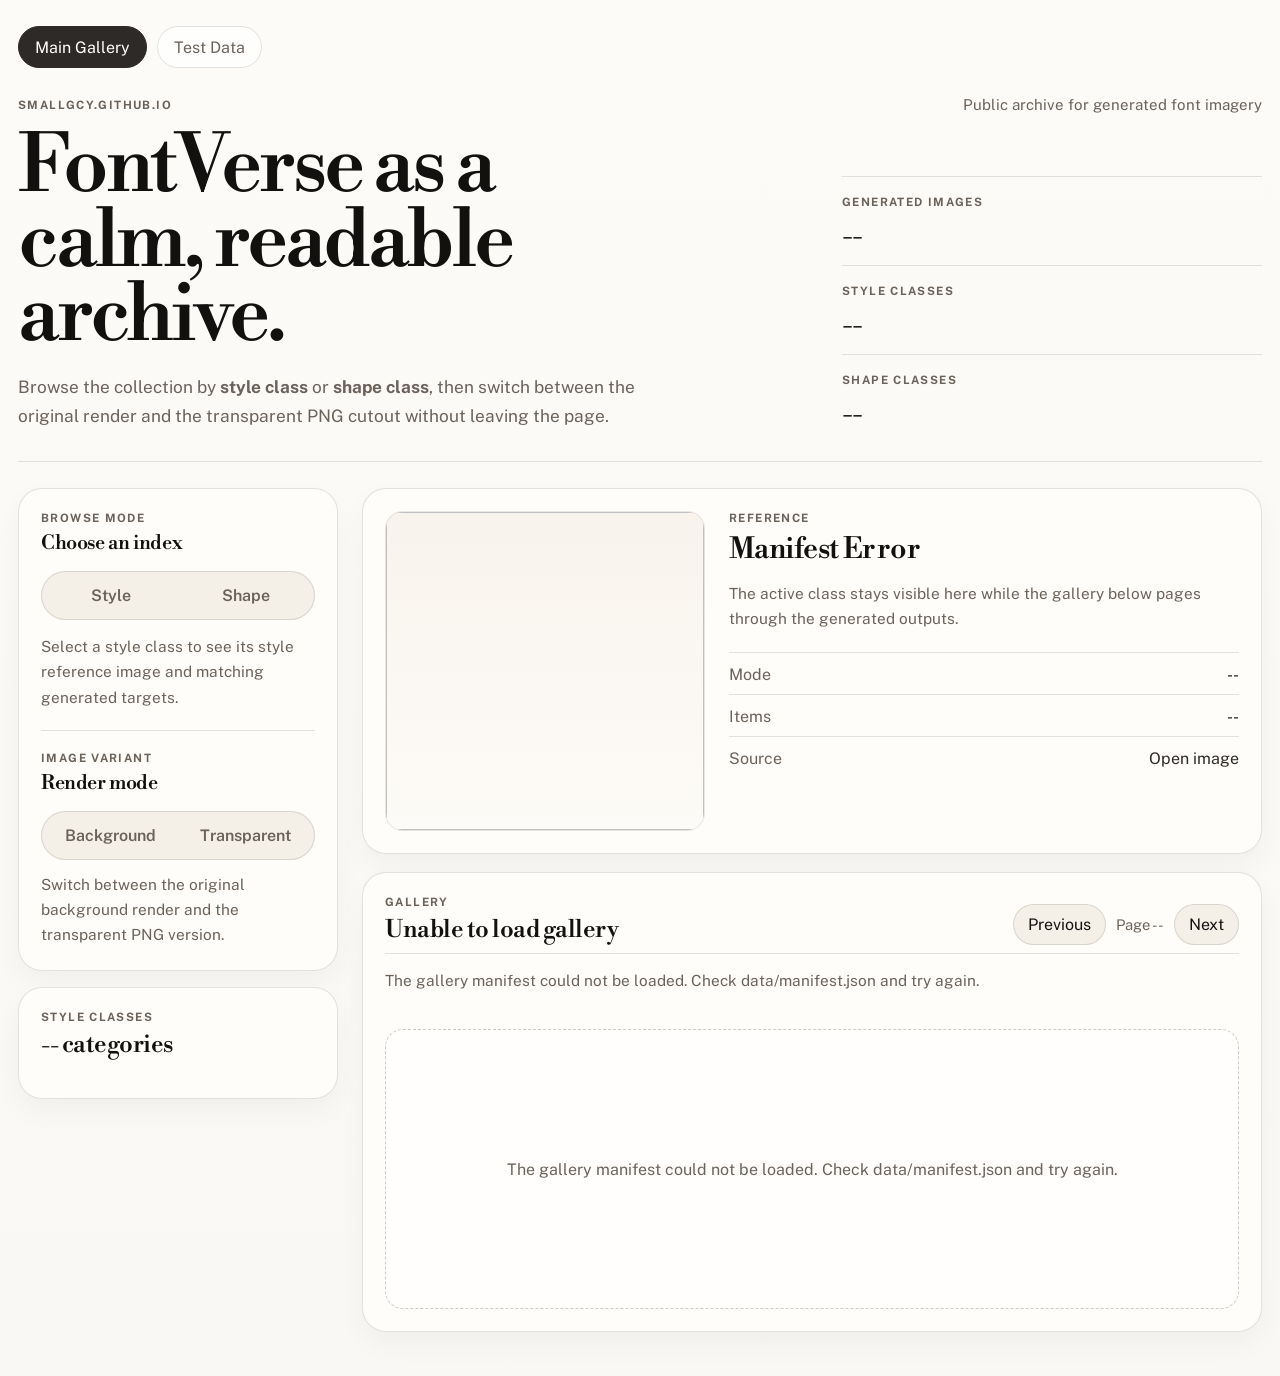
==== index.html @ ce6e1fd1 "Deploy full gallery site" ====
<!DOCTYPE html>
<html lang="en">
<head>
  <meta charset="UTF-8">
  <meta name="viewport" content="width=device-width, initial-scale=1.0">
  <title>FontVerse Gallery</title>
  <meta
    name="description"
    content="Public gallery for FontVerse target images, browsable by style class or shape class."
  >
  <link rel="preconnect" href="https://fonts.googleapis.com">
  <link rel="preconnect" href="https://fonts.gstatic.com" crossorigin>
  <link
    href="https://fonts.googleapis.com/css2?family=Libre+Bodoni:wght@400;500;600;700&family=Public+Sans:wght@300;400;500;600;700&display=swap"
    rel="stylesheet"
  >
  <link rel="stylesheet" href="./styles.css">
</head>
<body>
  <a class="skip-link" href="#galleryPanel">Skip to gallery</a>

  <div class="page-shell">
    <nav class="site-nav" aria-label="Site sections">
      <a class="site-nav-link active" href="./index.html" aria-current="page">Main Gallery</a>
      <a class="site-nav-link" href="./test-data.html">Test Data</a>
    </nav>

    <header class="hero">
      <div class="hero-topline">
        <p class="eyebrow">SmallGcy.github.io</p>
        <p class="hero-kicker">Public archive for generated font imagery</p>
      </div>
      <div class="hero-grid">
        <div class="hero-main">
          <h1>FontVerse as a calm, readable archive.</h1>
          <p class="hero-text">
            Browse the collection by <strong>style class</strong> or <strong>shape class</strong>,
            then switch between the original render and the transparent PNG cutout without leaving the page.
          </p>
        </div>
        <div class="hero-stats" aria-label="Dataset summary">
          <article class="stat-card">
            <span class="stat-label">Generated Images</span>
            <strong id="statItems">--</strong>
          </article>
          <article class="stat-card">
            <span class="stat-label">Style Classes</span>
            <strong id="statStyles">--</strong>
          </article>
          <article class="stat-card">
            <span class="stat-label">Shape Classes</span>
            <strong id="statShapes">--</strong>
          </article>
        </div>
      </div>
    </header>

    <main class="app-layout">
      <aside class="sidebar">
        <section class="panel rail-panel">
          <div class="panel-header control-header">
            <div>
              <p class="panel-label">Browse Mode</p>
              <h2 class="panel-title">Choose an index</h2>
            </div>
            <div class="mode-toggle" id="modeToggle">
              <button type="button" class="mode-button" data-mode="style">Style</button>
              <button type="button" class="mode-button" data-mode="shape">Shape</button>
            </div>
          </div>
          <p class="panel-hint" id="modeHint">
            Select a style class to see its style reference image and matching generated targets.
          </p>

          <div class="toggle-block">
            <div class="panel-header control-header compact">
              <div>
                <p class="panel-label">Image Variant</p>
                <h2 class="panel-title">Render mode</h2>
              </div>
              <div class="variant-toggle" id="variantToggle">
                <button type="button" class="variant-button" data-variant="background">Background</button>
                <button type="button" class="variant-button" data-variant="alpha">Transparent</button>
              </div>
            </div>
            <p class="panel-hint variant-hint" id="variantHint">
              Switch between the original background render and the transparent PNG version.
            </p>
          </div>
        </section>

        <section class="panel rail-panel category-panel">
          <div class="panel-header compact">
            <div>
              <p class="panel-label" id="categoryLabel">Style Classes</p>
              <h2 class="panel-title panel-title-large" id="categoryCount">-- categories</h2>
            </div>
          </div>
          <div class="category-list" id="categoryList"></div>
        </section>
      </aside>

      <section class="content" id="galleryPanel">
        <section class="panel reference-panel">
          <div class="reference-layout">
            <div class="reference-visual">
              <img id="referenceImage" alt="" loading="lazy">
            </div>
            <div class="reference-copy">
              <p class="panel-label">Reference</p>
              <h2 class="panel-title panel-title-hero" id="referenceTitle">Loading...</h2>
              <p class="reference-description">
                The active class stays visible here while the gallery below pages through the generated outputs.
              </p>
              <dl class="reference-meta">
                <div>
                  <dt>Mode</dt>
                  <dd id="referenceMode">--</dd>
                </div>
                <div>
                  <dt>Items</dt>
                  <dd id="referenceItemCount">--</dd>
                </div>
                <div>
                  <dt>Source</dt>
                  <dd><a id="referenceLink" href="#" target="_blank" rel="noreferrer">Open image</a></dd>
                </div>
              </dl>
            </div>
          </div>
        </section>

        <section class="panel gallery-panel">
          <div class="panel-header gallery-header">
            <div>
              <p class="panel-label">Gallery</p>
              <h2 class="panel-title panel-title-large" id="galleryTitle">Loading...</h2>
            </div>
            <div class="pagination-inline">
              <button type="button" class="nav-button" id="prevPage">Previous</button>
              <span id="pageInfo">Page --</span>
              <button type="button" class="nav-button" id="nextPage">Next</button>
            </div>
          </div>
          <p class="gallery-subtitle" id="gallerySubtitle">Fetching manifest...</p>
          <div class="gallery-grid" id="galleryGrid"></div>
          <div class="empty-state hidden" id="emptyState">
            No images were found for this category.
          </div>
        </section>
      </section>
    </main>
  </div>

  <template id="imageCardTemplate">
    <article class="image-card">
      <a class="image-link" target="_blank" rel="noreferrer">
        <img class="gallery-image" alt="" loading="lazy">
      </a>
      <div class="image-body">
        <h3 class="image-title"></h3>
        <p class="image-meta"></p>
      </div>
    </article>
  </template>

  <script src="./app.js" defer></script>
</body>
</html>
---- styles.css ----
:root {
  --bg: #faf8f4;
  --surface: #fffdf9;
  --surface-soft: #f4efe7;
  --ink: #131110;
  --muted: #6b625a;
  --line: rgba(30, 24, 18, 0.12);
  --line-strong: rgba(30, 24, 18, 0.22);
  --accent: #2e2a27;
  --accent-soft: #ede6dc;
  --shadow-soft: 0 12px 28px rgba(18, 14, 9, 0.04);
  --radius-lg: 24px;
  --radius-md: 18px;
  --radius-sm: 12px;
  --max-width: 1480px;
}

* {
  box-sizing: border-box;
}

html {
  min-height: 100%;
  scroll-behavior: smooth;
}

body {
  margin: 0;
  min-height: 100%;
  color: var(--ink);
  font-family: "Public Sans", "Helvetica Neue", sans-serif;
  background: linear-gradient(180deg, #fcfbf8 0%, var(--bg) 100%);
}

img {
  display: block;
  max-width: 100%;
}

button,
a {
  color: inherit;
}

button {
  font: inherit;
}

.hidden {
  display: none;
}

.skip-link {
  position: absolute;
  left: 16px;
  top: -48px;
  padding: 10px 14px;
  border-radius: 999px;
  background: var(--ink);
  color: #fff;
  text-decoration: none;
  z-index: 20;
}

.skip-link:focus {
  top: 16px;
}

.page-shell {
  width: min(calc(100% - 36px), var(--max-width));
  margin: 0 auto;
  padding: 26px 0 44px;
}

.hero {
  padding: 8px 0 30px;
  border-bottom: 1px solid var(--line);
}

.hero-topline {
  display: flex;
  align-items: center;
  justify-content: space-between;
  gap: 16px;
}

.eyebrow,
.panel-label,
.stat-label {
  margin: 0;
  color: var(--muted);
  text-transform: uppercase;
  letter-spacing: 0.12em;
  font-size: 0.72rem;
  font-weight: 700;
}

.hero-kicker {
  margin: 0;
  color: var(--muted);
  font-size: 0.94rem;
}

.hero-grid {
  display: grid;
  grid-template-columns: minmax(0, 2fr) minmax(300px, 420px);
  gap: 32px;
  margin-top: 18px;
  align-items: end;
}

.hero-main h1 {
  max-width: 11ch;
  margin: 0;
  font-family: "Libre Bodoni", Georgia, serif;
  font-size: clamp(3.2rem, 6.2vw, 6rem);
  font-weight: 500;
  line-height: 0.94;
  letter-spacing: -0.04em;
}

.hero-text {
  max-width: 42rem;
  margin: 18px 0 0;
  color: var(--muted);
  font-size: clamp(1rem, 1.35vw, 1.16rem);
  line-height: 1.68;
}

.hero-stats {
  display: grid;
  gap: 12px;
}

.stat-card {
  padding-top: 14px;
  border-top: 1px solid var(--line);
}

.stat-card strong {
  display: block;
  margin-top: 8px;
  font-family: "Libre Bodoni", Georgia, serif;
  font-size: clamp(1.7rem, 2.2vw, 2.4rem);
  font-weight: 500;
  letter-spacing: -0.03em;
}

.app-layout {
  display: grid;
  grid-template-columns: minmax(280px, 320px) minmax(0, 1fr);
  gap: 24px;
  margin-top: 26px;
}

.sidebar {
  display: grid;
  gap: 16px;
  align-self: start;
  position: sticky;
  top: 18px;
}

.content {
  display: grid;
  gap: 18px;
  min-width: 0;
}

.panel {
  min-width: 0;
  padding: 22px;
  border: 1px solid var(--line);
  border-radius: var(--radius-lg);
  background: var(--surface);
  box-shadow: var(--shadow-soft);
}

.panel-header {
  display: flex;
  align-items: flex-start;
  justify-content: space-between;
  gap: 16px;
}

.panel-header.compact {
  align-items: center;
}

.panel-title {
  margin: 6px 0 0;
  font-family: "Libre Bodoni", Georgia, serif;
  font-size: 1.22rem;
  font-weight: 500;
  letter-spacing: -0.02em;
}

.panel-title-large {
  font-size: 1.5rem;
}

.panel-title-hero {
  font-size: clamp(1.8rem, 2.1vw, 2.4rem);
}

.panel-hint,
.gallery-subtitle,
.reference-description {
  margin: 14px 0 0;
  color: var(--muted);
  line-height: 1.65;
  font-size: 0.96rem;
}

.control-header {
  align-items: flex-end;
}

.mode-toggle,
.variant-toggle {
  display: grid;
  grid-template-columns: repeat(auto-fit, minmax(96px, 1fr));
  width: 100%;
  gap: 6px;
  padding: 4px;
  border: 1px solid var(--line);
  border-radius: 999px;
  background: var(--surface-soft);
}

.mode-button,
.variant-button,
.nav-button,
.category-button {
  border: 0;
  cursor: pointer;
  transition: background-color 160ms ease, color 160ms ease, transform 160ms ease;
}

.mode-button,
.variant-button {
  padding: 10px 14px;
  width: 100%;
  min-width: 0;
  border-radius: 999px;
  color: var(--muted);
  background: transparent;
  font-weight: 600;
  text-align: center;
  white-space: nowrap;
}

.mode-button.active,
.variant-button.active {
  color: #fff;
  background: var(--accent);
}

.mode-button:hover,
.mode-button:focus-visible,
.variant-button:hover,
.variant-button:focus-visible,
.nav-button:hover,
.nav-button:focus-visible,
.category-button:hover,
.category-button:focus-visible {
  transform: translateY(-1px);
}

.variant-button:disabled,
.nav-button:disabled {
  cursor: not-allowed;
  opacity: 0.45;
  transform: none;
}

.toggle-block {
  margin-top: 20px;
  padding-top: 20px;
  border-top: 1px solid var(--line);
}

.variant-hint {
  margin-top: 12px;
}

.category-panel {
  min-height: 0;
}

.category-list {
  display: grid;
  gap: 0;
  max-height: calc(100vh - 320px);
  margin-top: 16px;
  overflow: auto;
}

.category-button {
  display: flex;
  align-items: center;
  justify-content: space-between;
  gap: 12px;
  width: 100%;
  padding: 14px 0;
  border-bottom: 1px solid var(--line);
  border-radius: 0;
  background: transparent;
  color: var(--ink);
  text-align: left;
}

.category-button > span:first-child {
  min-width: 0;
  overflow-wrap: anywhere;
}

.category-button.active {
  color: var(--accent);
}

.count-pill {
  flex-shrink: 0;
  color: var(--muted);
  font-size: 0.85rem;
}

.reference-layout {
  display: grid;
  grid-template-columns: minmax(240px, 320px) minmax(0, 1fr);
  gap: 24px;
  align-items: start;
}

.reference-visual {
  overflow: hidden;
  border: 1px solid rgba(30, 24, 18, 0.08);
  border-radius: var(--radius-md);
  background: linear-gradient(180deg, #f8f3ec 0%, #fdfbf7 100%);
  aspect-ratio: 1 / 1;
}

.reference-visual img {
  width: 100%;
  height: 100%;
  object-fit: contain;
}

.reference-copy {
  min-width: 0;
}

.reference-meta {
  display: grid;
  gap: 10px;
  margin: 20px 0 0;
}

.reference-meta div {
  display: flex;
  justify-content: space-between;
  gap: 12px;
  padding-top: 12px;
  border-top: 1px solid var(--line);
}

.reference-meta dt,
.reference-meta dd {
  margin: 0;
}

.reference-meta dt {
  color: var(--muted);
}

.reference-meta a {
  color: var(--accent);
  text-decoration: none;
}

.reference-meta a[aria-disabled="true"] {
  pointer-events: none;
  opacity: 0.45;
}

.gallery-header {
  align-items: flex-end;
  padding-bottom: 8px;
  border-bottom: 1px solid var(--line);
}

.pagination-inline {
  display: inline-flex;
  align-items: center;
  gap: 10px;
}

.nav-button {
  padding: 10px 14px;
  border-radius: 999px;
  border: 1px solid var(--line);
  background: var(--surface-soft);
  color: var(--ink);
}

#pageInfo,
#testPageInfo {
  color: var(--muted);
  font-size: 0.92rem;
}

.gallery-grid {
  display: grid;
  grid-template-columns: repeat(2, minmax(0, 1fr));
  gap: 18px;
  margin-top: 18px;
}

.image-card {
  overflow: hidden;
  border: 1px solid rgba(30, 24, 18, 0.1);
  border-radius: var(--radius-md);
  background: #fff;
}

.image-link {
  display: block;
  aspect-ratio: 1 / 1;
  background: linear-gradient(180deg, #f7f2ea, #fcfbf8);
}

.image-link.alpha-variant {
  background:
    linear-gradient(45deg, rgba(27, 23, 20, 0.08) 25%, transparent 25%),
    linear-gradient(-45deg, rgba(27, 23, 20, 0.08) 25%, transparent 25%),
    linear-gradient(45deg, transparent 75%, rgba(27, 23, 20, 0.08) 75%),
    linear-gradient(-45deg, transparent 75%, rgba(27, 23, 20, 0.08) 75%),
    #fff;
  background-size: 20px 20px;
  background-position: 0 0, 0 10px, 10px -10px, -10px 0;
}

.image-link.alpha-variant .gallery-image {
  filter: drop-shadow(0 10px 22px rgba(18, 14, 9, 0.08));
}

.gallery-image {
  width: 100%;
  height: 100%;
  object-fit: contain;
}

.image-body {
  padding: 14px 14px 16px;
}

.image-title {
  margin: 0;
  font-family: "Libre Bodoni", Georgia, serif;
  font-size: 1.18rem;
  font-weight: 500;
  letter-spacing: -0.02em;
}

.image-meta {
  margin: 8px 0 0;
  color: var(--muted);
  font-size: 0.9rem;
  line-height: 1.56;
}

.empty-state {
  display: grid;
  place-items: center;
  min-height: 280px;
  margin-top: 18px;
  border: 1px dashed var(--line-strong);
  border-radius: var(--radius-md);
  color: var(--muted);
  text-align: center;
  background: rgba(255, 255, 255, 0.56);
}

@media (max-width: 1240px) {
  .app-layout {
    grid-template-columns: 290px minmax(0, 1fr);
  }

  .reference-layout {
    grid-template-columns: 240px minmax(0, 1fr);
  }
}

@media (max-width: 1080px) {
  .hero-grid,
  .app-layout,
  .reference-layout {
    grid-template-columns: 1fr;
  }

  .sidebar {
    position: static;
  }

  .category-list {
    max-height: 320px;
  }
}

@media (max-width: 760px) {
  .page-shell {
    width: min(calc(100% - 20px), var(--max-width));
    padding-top: 18px;
  }

  .hero-topline,
  .panel-header,
  .gallery-header {
    flex-direction: column;
    align-items: flex-start;
  }

  .gallery-grid {
    grid-template-columns: 1fr;
  }

  .pagination-inline,
  .mode-toggle,
  .variant-toggle {
    flex-wrap: wrap;
  }

  .panel {
    padding: 18px;
  }
}

.rail-panel .control-header {
  flex-direction: column;
  align-items: stretch;
}

.rail-panel .control-header > div:first-child {
  min-width: 0;
}

.site-nav {
  display: inline-flex;
  flex-wrap: wrap;
  gap: 10px;
  margin-bottom: 20px;
}

.site-nav-link {
  display: inline-flex;
  align-items: center;
  justify-content: center;
  min-height: 42px;
  padding: 0 16px;
  border: 1px solid var(--line);
  border-radius: 999px;
  background: rgba(255, 255, 255, 0.7);
  color: var(--muted);
  text-decoration: none;
  transition: background-color 160ms ease, color 160ms ease, transform 160ms ease;
}

.site-nav-link:hover,
.site-nav-link:focus-visible {
  transform: translateY(-1px);
  background: var(--surface);
  color: var(--ink);
}

.site-nav-link.active {
  background: var(--accent);
  border-color: var(--accent);
  color: #fff;
}

.hero-stats-quad {
  grid-template-columns: repeat(2, minmax(0, 1fr));
}

.hero-note {
  max-width: 44rem;
  margin: 14px 0 0;
  color: var(--muted);
  font-size: 0.92rem;
  line-height: 1.65;
}

.reference-visual.is-empty {
  display: grid;
  place-items: center;
  border-style: dashed;
  background:
    radial-gradient(circle at top left, rgba(31, 27, 24, 0.05), transparent 40%),
    linear-gradient(180deg, #f6f1ea 0%, #fcfaf6 100%);
}

.reference-placeholder {
  padding: 24px;
  text-align: center;
}

.placeholder-title {
  margin: 0;
  font-family: "Libre Bodoni", Georgia, serif;
  font-size: 1.24rem;
  font-weight: 500;
  letter-spacing: -0.02em;
}

.placeholder-copy {
  margin: 10px 0 0;
  color: var(--muted);
  font-size: 0.94rem;
  line-height: 1.65;
}

.tag-row {
  display: flex;
  flex-wrap: wrap;
  gap: 8px;
  margin-top: 14px;
}

.tag-pill {
  display: inline-flex;
  align-items: center;
  min-height: 30px;
  padding: 0 10px;
  border: 1px solid rgba(30, 24, 18, 0.12);
  border-radius: 999px;
  background: var(--surface-soft);
  color: var(--muted);
  font-size: 0.8rem;
  line-height: 1;
}
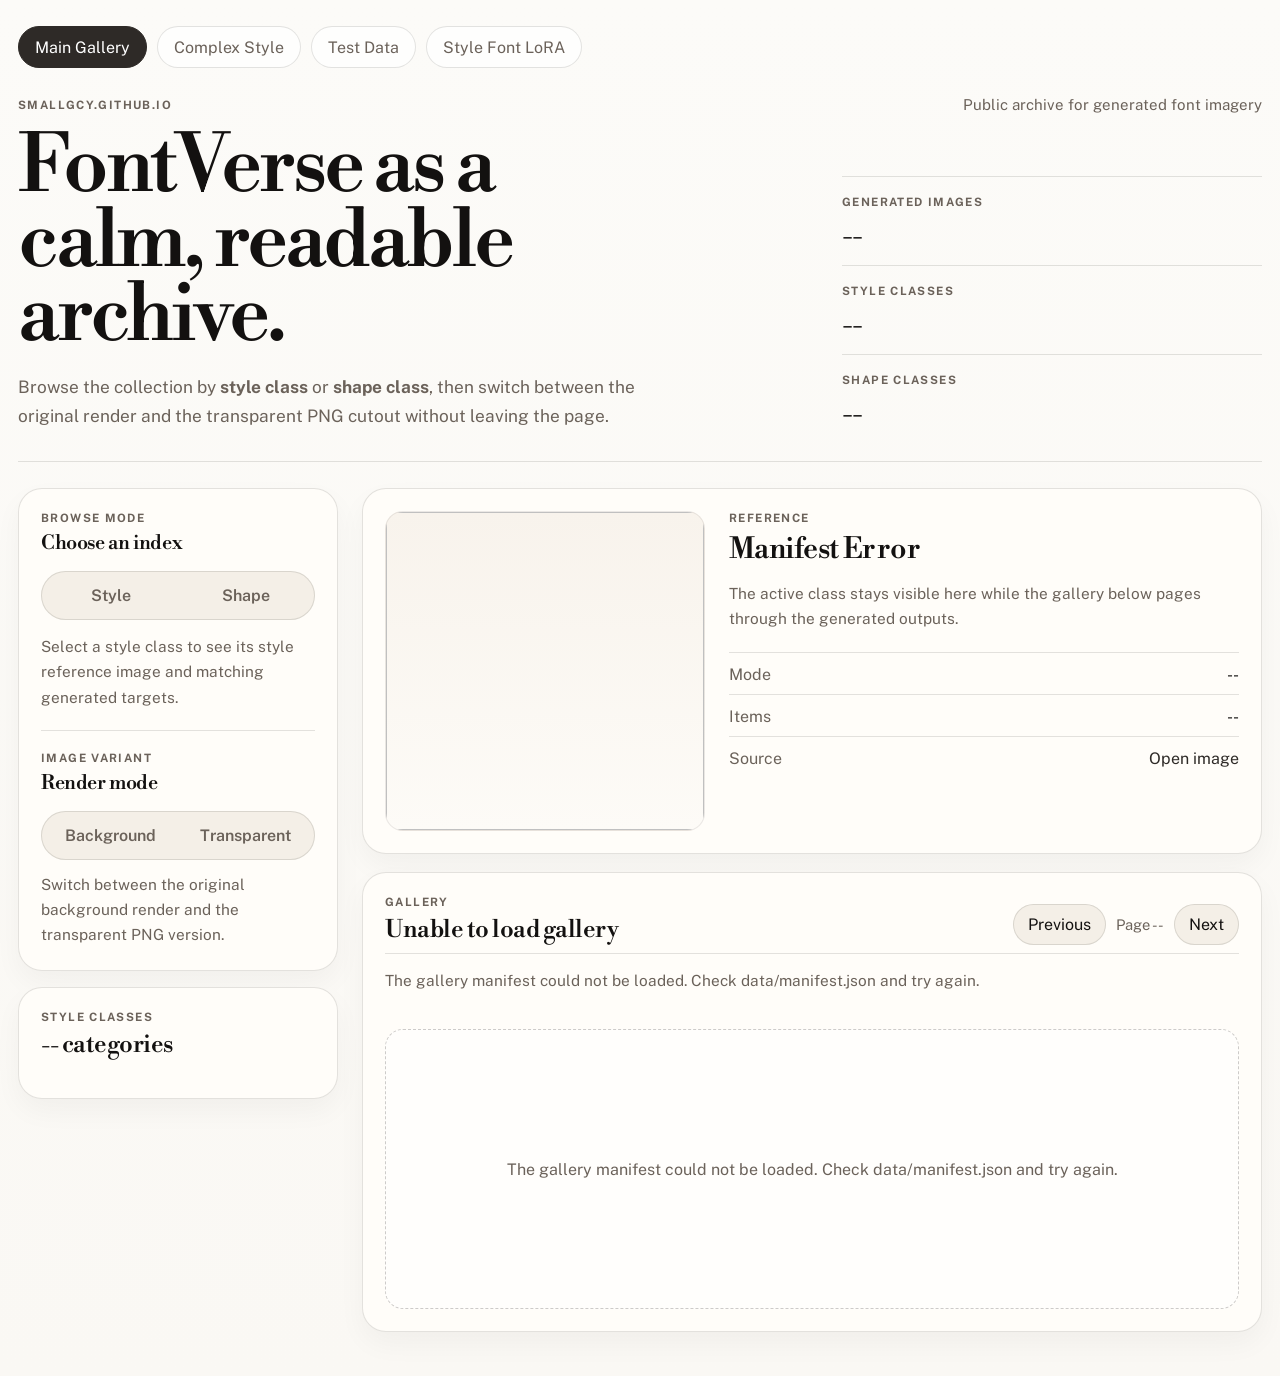
==== commit fd99c63f: "Add style font LoRA gallery page" ====
--- a/index.html
+++ b/index.html
@@ -22,7 +22,9 @@
   <div class="page-shell">
     <nav class="site-nav" aria-label="Site sections">
       <a class="site-nav-link active" href="./index.html" aria-current="page">Main Gallery</a>
+      <a class="site-nav-link" href="./complex-style.html">Complex Style</a>
       <a class="site-nav-link" href="./test-data.html">Test Data</a>
+      <a class="site-nav-link" href="./style_font_lora.html">Style Font LoRA</a>
     </nav>
 
     <header class="hero">
--- a/styles.css
+++ b/styles.css
@@ -404,7 +404,9 @@
 }
 
 #pageInfo,
-#testPageInfo {
+#testPageInfo,
+#complexPageInfo,
+#styleFontLoraPageInfo {
   color: var(--muted);
   font-size: 0.92rem;
 }
@@ -431,17 +433,18 @@
 
 .image-link.alpha-variant {
   background:
-    linear-gradient(45deg, rgba(27, 23, 20, 0.08) 25%, transparent 25%),
-    linear-gradient(-45deg, rgba(27, 23, 20, 0.08) 25%, transparent 25%),
-    linear-gradient(45deg, transparent 75%, rgba(27, 23, 20, 0.08) 75%),
-    linear-gradient(-45deg, transparent 75%, rgba(27, 23, 20, 0.08) 75%),
-    #fff;
-  background-size: 20px 20px;
-  background-position: 0 0, 0 10px, 10px -10px, -10px 0;
+    linear-gradient(45deg, rgba(26, 24, 22, 0.22) 25%, transparent 25%),
+    linear-gradient(-45deg, rgba(26, 24, 22, 0.22) 25%, transparent 25%),
+    linear-gradient(45deg, transparent 75%, rgba(26, 24, 22, 0.22) 75%),
+    linear-gradient(-45deg, transparent 75%, rgba(26, 24, 22, 0.22) 75%),
+    linear-gradient(180deg, #f1efeb, #ddd8d0);
+  background-size: 24px 24px;
+  background-position: 0 0, 0 12px, 12px -12px, -12px 0;
+  box-shadow: inset 0 0 0 1px rgba(18, 14, 9, 0.08);
 }
 
 .image-link.alpha-variant .gallery-image {
-  filter: drop-shadow(0 10px 22px rgba(18, 14, 9, 0.08));
+  filter: drop-shadow(0 14px 28px rgba(18, 14, 9, 0.18));
 }
 
 .gallery-image {
